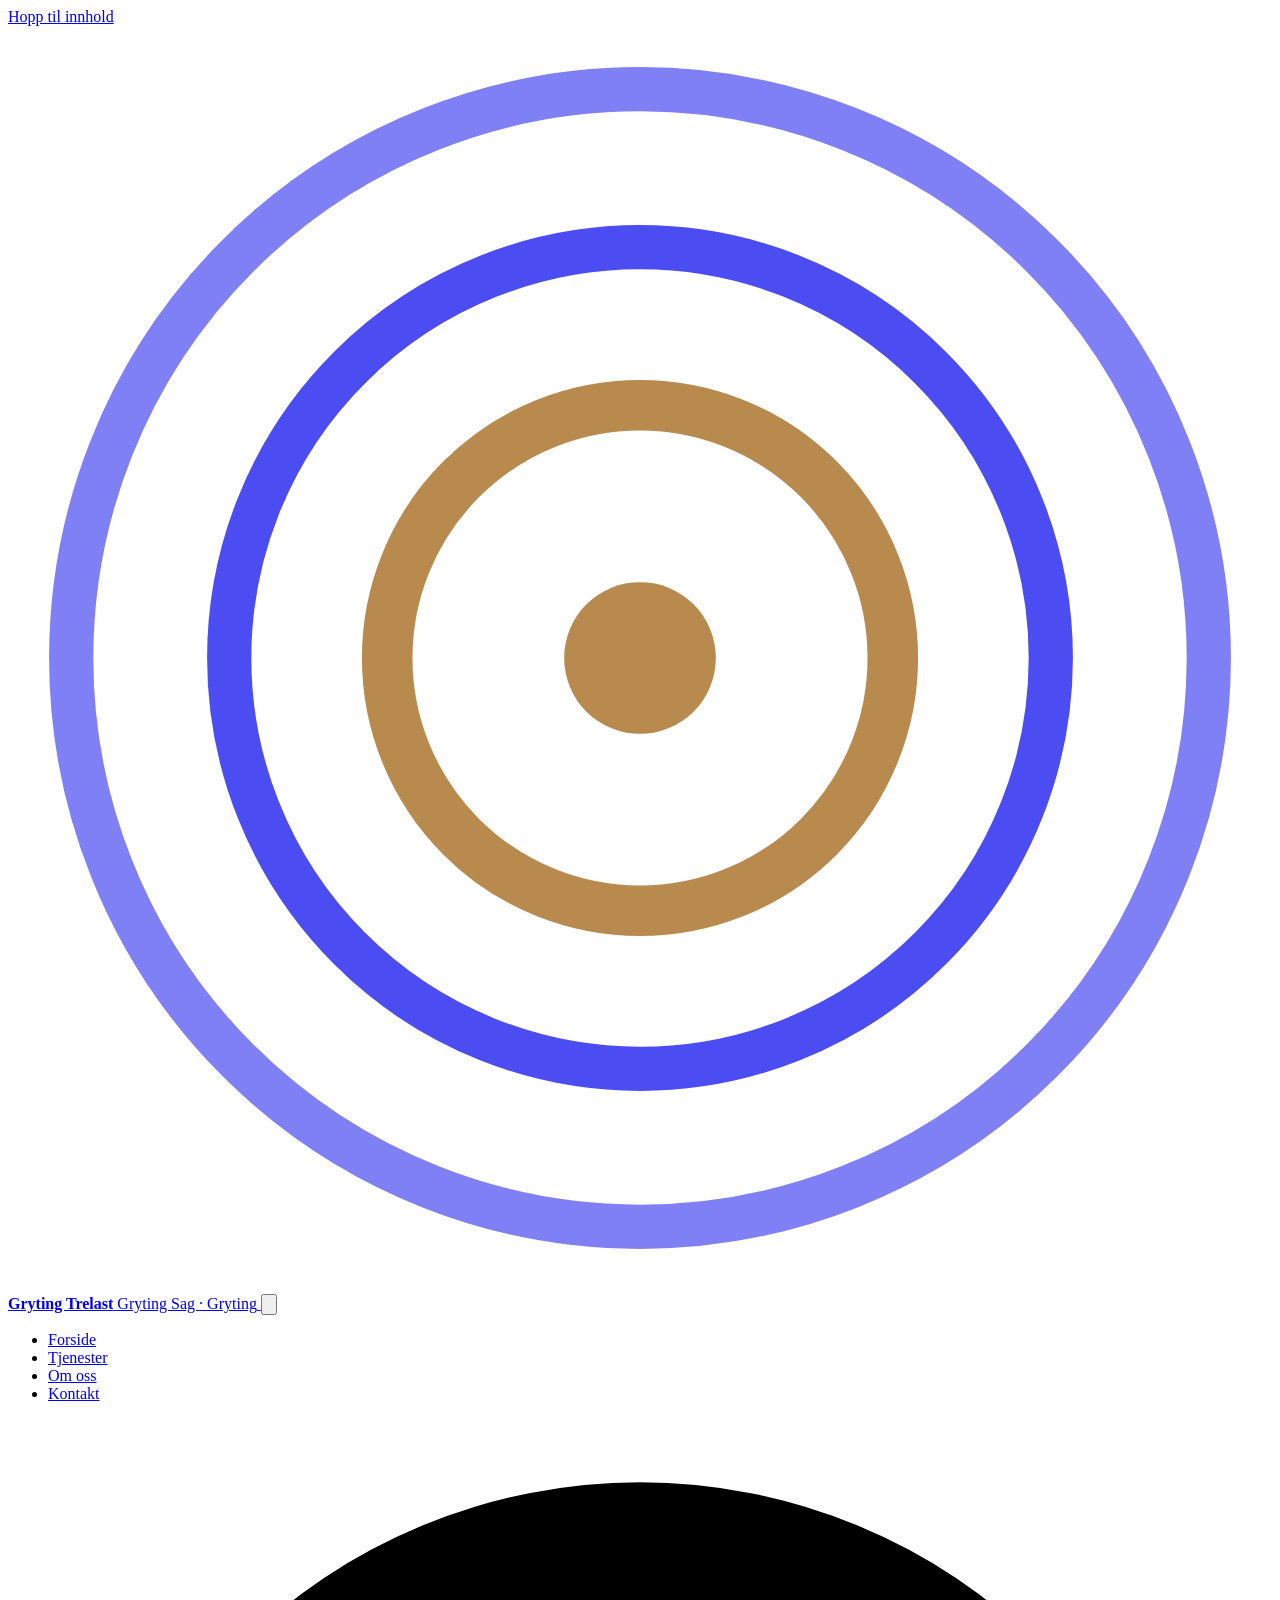
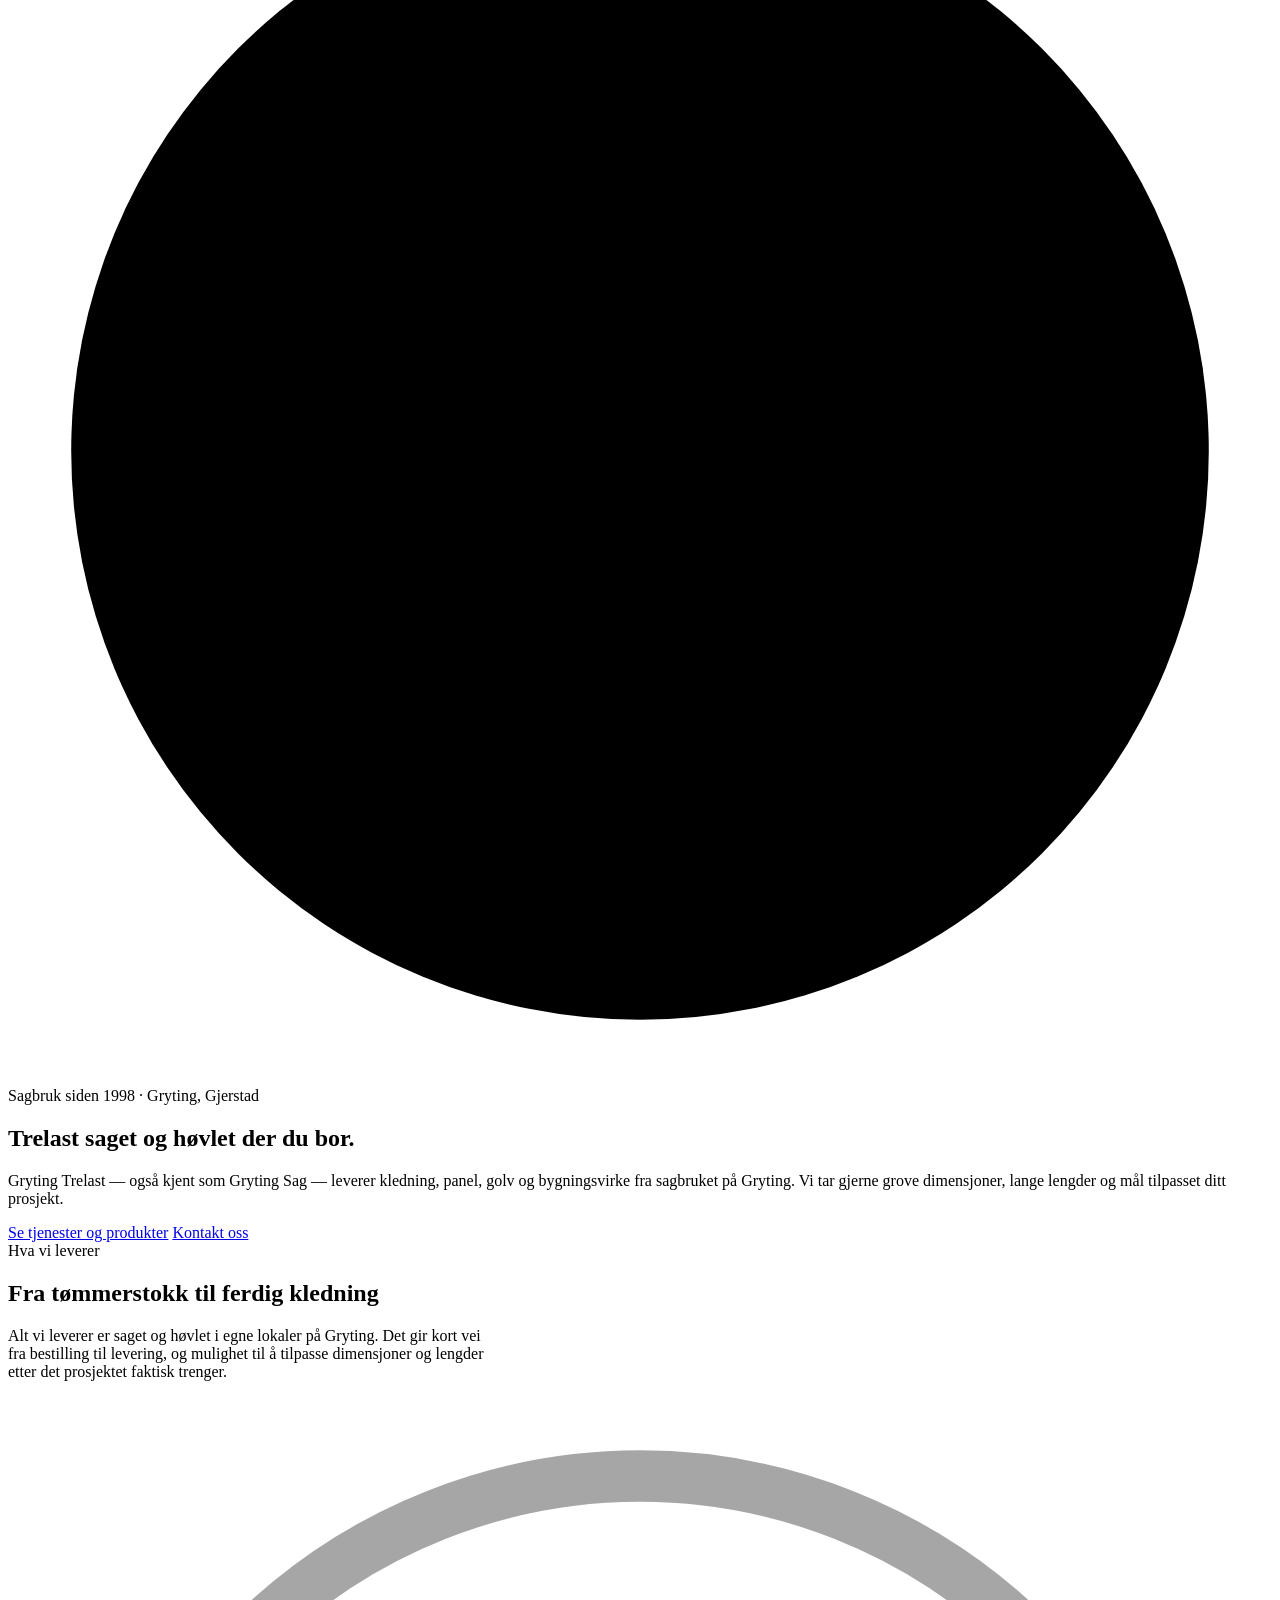
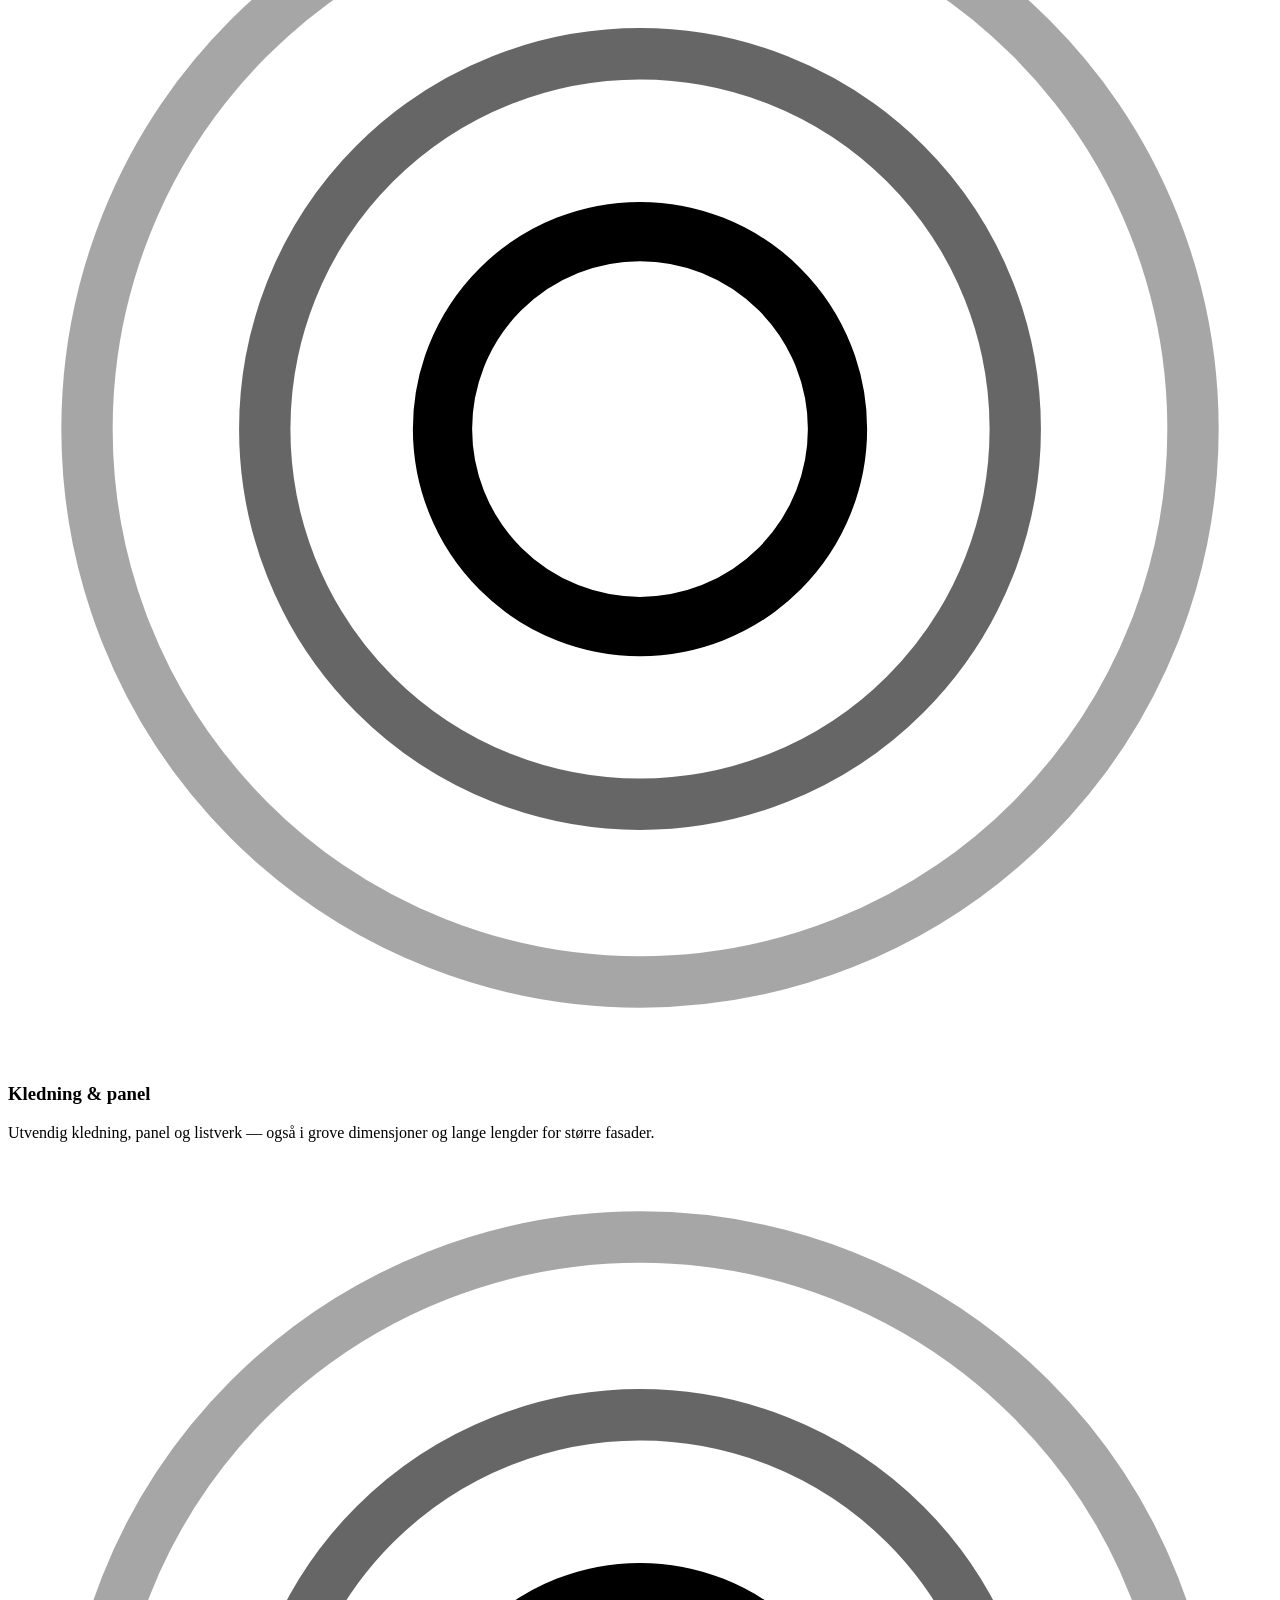
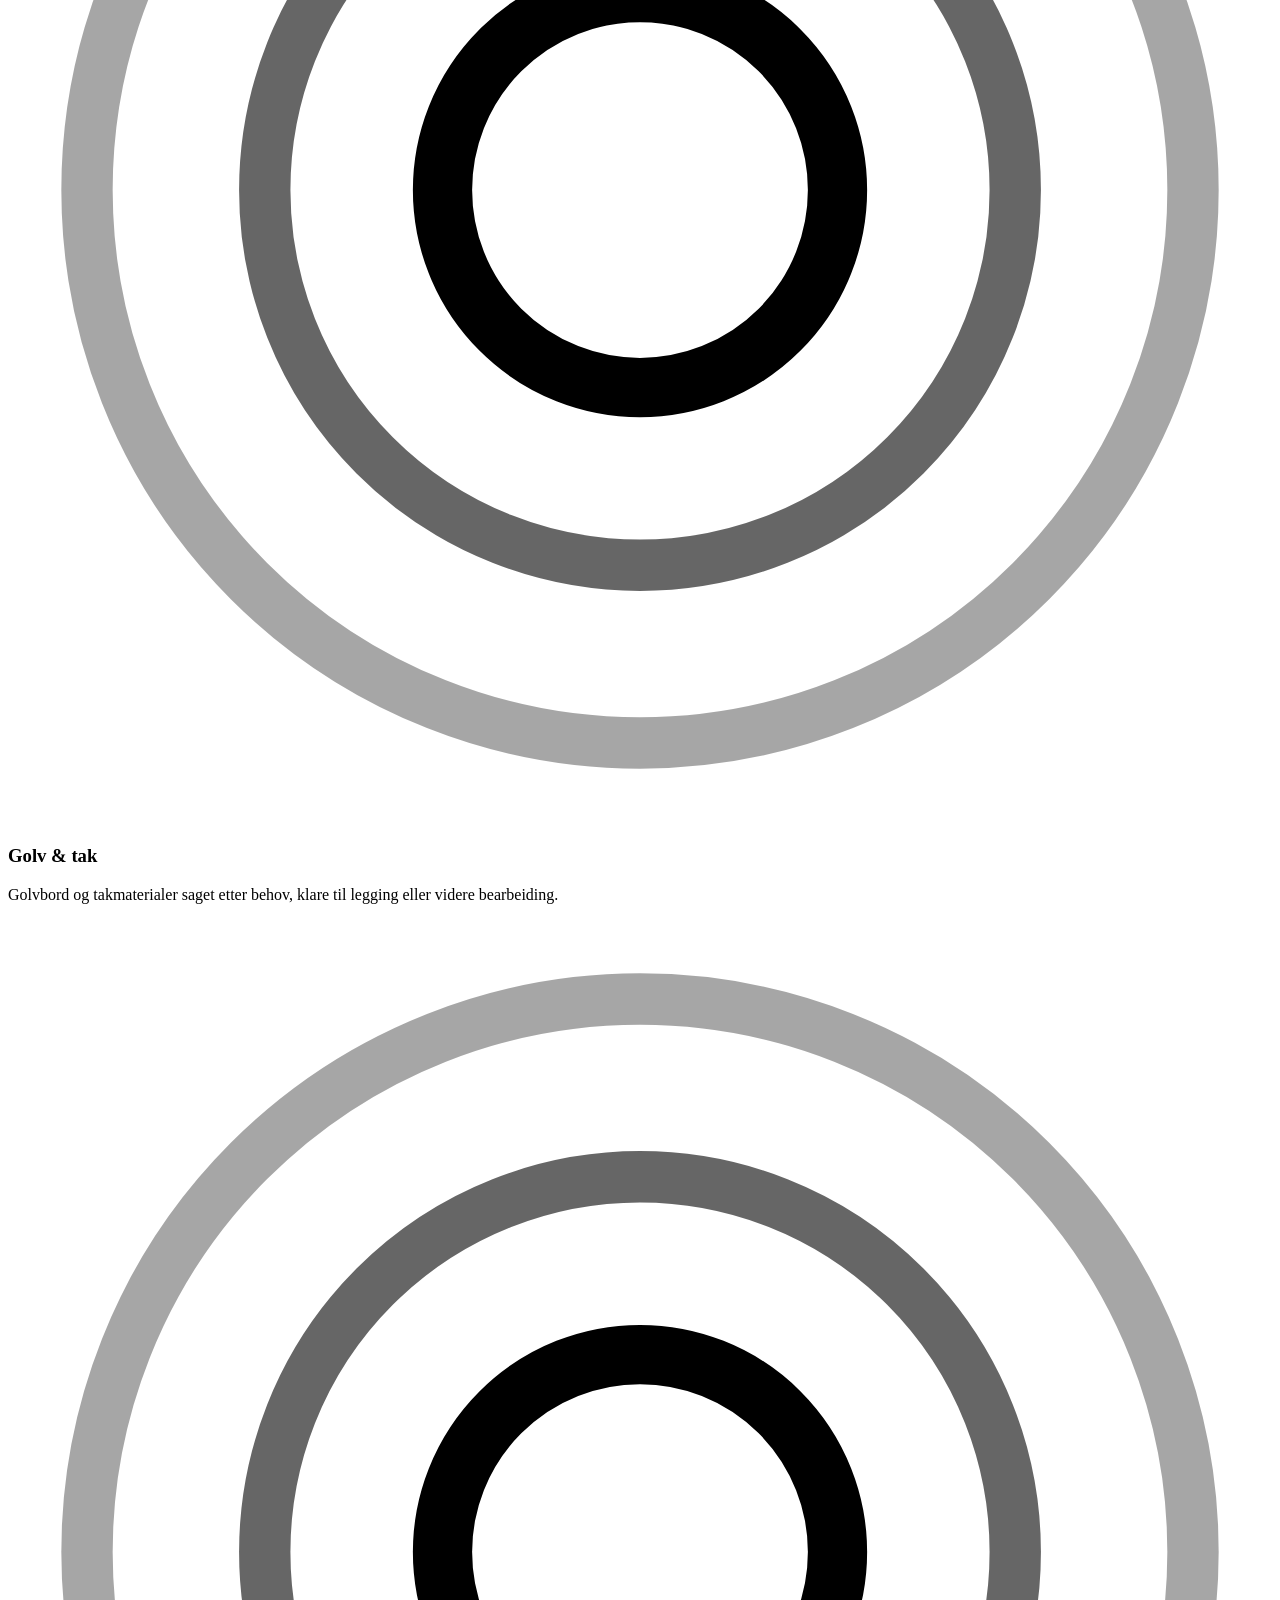
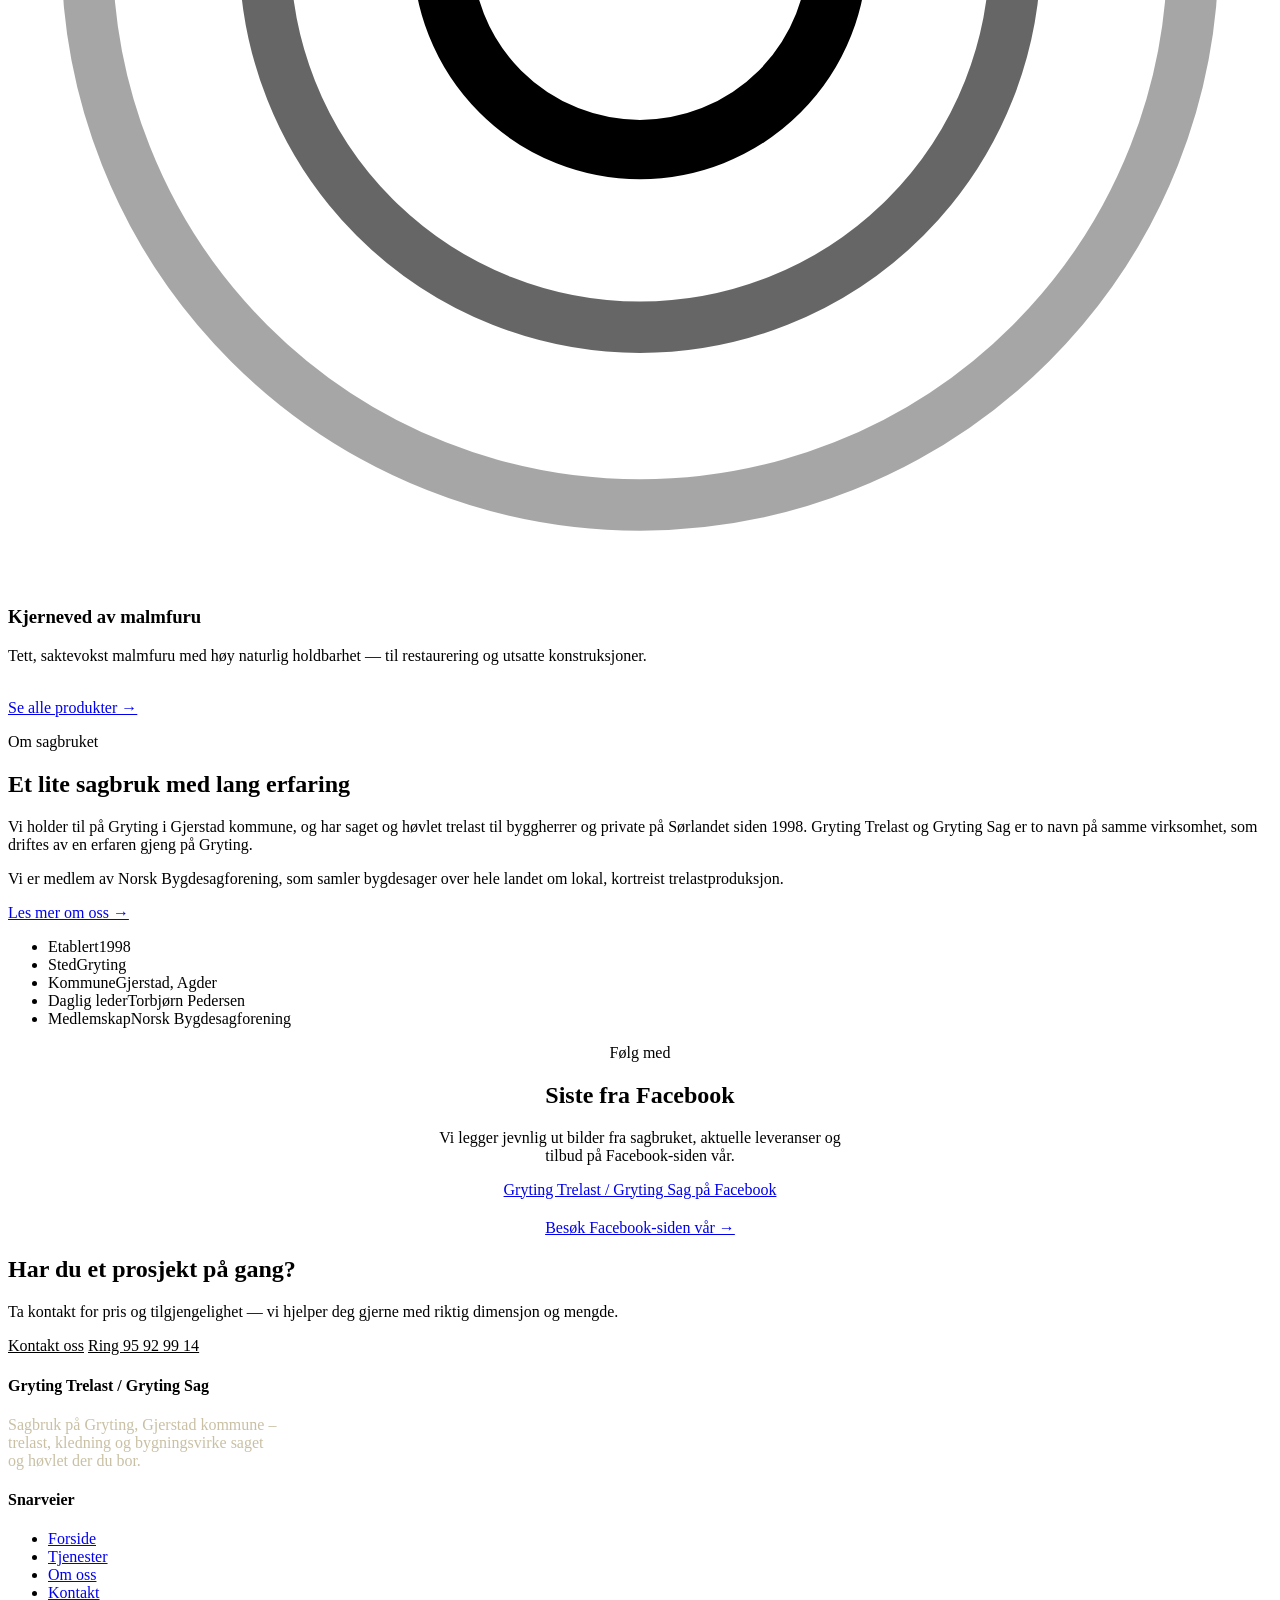
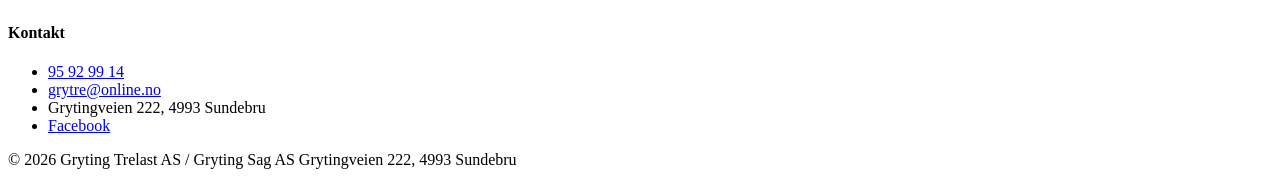
==== index.html @ 9a17b83f "Add files via upload" ====
<!DOCTYPE html>
<html lang="nb">
<head>
<meta charset="UTF-8">
<meta name="viewport" content="width=device-width, initial-scale=1.0">
<title>Gryting Trelast / Gryting Sag – Sagbruk på Gryting</title>
<meta name="description" content="Gryting Trelast (Gryting Sag) er et sagbruk på Gryting, Gjerstad kommune. Vi sager, høvler og leverer kledning, panel, golv og bygningsvirke.">
<link rel="preconnect" href="https://fonts.googleapis.com">
<link rel="preconnect" href="https://fonts.gstatic.com" crossorigin>
<link href="https://fonts.googleapis.com/css2?family=Fraunces:opsz,wght@9..144,400;9..144,500;9..144,600&family=Inter:wght@400;500;600;700&display=swap" rel="stylesheet">
<link rel="stylesheet" href="css/style.css">
</head>
<body>

<a class="skip-link" href="#innhold">Hopp til innhold</a>

<header class="site-header">
  <div class="container">
    <a class="brand" href="index.html">
      <svg viewBox="0 0 40 40" fill="none" xmlns="http://www.w3.org/2000/svg" aria-hidden="true">
        <circle cx="20" cy="20" r="18" stroke="currentColor" stroke-width="1.4" opacity="0.5"/>
        <circle cx="20" cy="20" r="13" stroke="currentColor" stroke-width="1.4" opacity="0.7"/>
        <circle cx="20" cy="20" r="8" stroke="#B98A4E" stroke-width="1.6"/>
        <circle cx="20" cy="20" r="2.4" fill="#B98A4E"/>
      </svg>
      <span class="brand-text">
        <strong>Gryting Trelast</strong>
        <span>Gryting Sag · Gryting</span>
      </span>
    </a>
    <button class="nav-toggle" aria-label="Åpne meny" aria-expanded="false">
      <svg viewBox="0 0 24 24" fill="none" stroke="currentColor" stroke-width="2"><line x1="3" y1="6" x2="21" y2="6"/><line x1="3" y1="12" x2="21" y2="12"/><line x1="3" y1="18" x2="21" y2="18"/></svg>
    </button>
    <nav class="main-nav" aria-label="Hovedmeny">
      <ul>
        <li><a href="index.html" class="active">Forside</a></li>
        <li><a href="tjenester.html">Tjenester</a></li>
        <li><a href="om-oss.html">Om oss</a></li>
        <li><a href="kontakt.html">Kontakt</a></li>
      </ul>
    </nav>
  </div>
</header>

<main id="innhold">

  <section class="hero">
    <svg class="rings" viewBox="0 0 400 400" aria-hidden="true">
      <circle cx="200" cy="200" r="180"/>
      <circle cx="200" cy="200" r="150"/>
      <circle class="accent" cx="200" cy="200" r="120"/>
      <circle cx="200" cy="200" r="95"/>
      <circle class="accent" cx="200" cy="200" r="70"/>
      <circle cx="200" cy="200" r="45"/>
      <circle class="accent" cx="200" cy="200" r="20"/>
    </svg>
    <div class="container">
      <span class="eyebrow">Sagbruk siden 1998 · Gryting, Gjerstad</span>
      <h1>Trelast saget og høvlet der du bor.</h1>
      <p class="lede">Gryting Trelast — også kjent som Gryting Sag — leverer kledning, panel, golv og bygningsvirke fra sagbruket på Gryting. Vi tar gjerne grove dimensjoner, lange lengder og mål tilpasset ditt prosjekt.</p>
      <div class="btn-row">
        <a class="btn btn-primary" href="tjenester.html">Se tjenester og produkter</a>
        <a class="btn btn-outline" href="kontakt.html">Kontakt oss</a>
      </div>
    </div>
  </section>

  <section>
    <div class="container">
      <span class="eyebrow">Hva vi leverer</span>
      <h2>Fra tømmerstokk til ferdig kledning</h2>
      <p style="max-width:60ch;color:var(--ink-soft);">Alt vi leverer er saget og høvlet i egne lokaler på Gryting. Det gir kort vei fra bestilling til levering, og mulighet til å tilpasse dimensjoner og lengder etter det prosjektet faktisk trenger.</p>
      <div class="grid-3">
        <div class="card">
          <svg class="ring-icon" viewBox="0 0 32 32" fill="none" aria-hidden="true"><circle cx="16" cy="16" r="14" stroke="currentColor" stroke-width="1.3" opacity="0.35"/><circle cx="16" cy="16" r="9.5" stroke="currentColor" stroke-width="1.3" opacity="0.6"/><circle cx="16" cy="16" r="5" stroke="currentColor" stroke-width="1.5"/></svg>
          <h3>Kledning &amp; panel</h3>
          <p>Utvendig kledning, panel og listverk — også i grove dimensjoner og lange lengder for større fasader.</p>
        </div>
        <div class="card">
          <svg class="ring-icon" viewBox="0 0 32 32" fill="none" aria-hidden="true"><circle cx="16" cy="16" r="14" stroke="currentColor" stroke-width="1.3" opacity="0.35"/><circle cx="16" cy="16" r="9.5" stroke="currentColor" stroke-width="1.3" opacity="0.6"/><circle cx="16" cy="16" r="5" stroke="currentColor" stroke-width="1.5"/></svg>
          <h3>Golv &amp; tak</h3>
          <p>Golvbord og takmaterialer saget etter behov, klare til legging eller videre bearbeiding.</p>
        </div>
        <div class="card">
          <svg class="ring-icon" viewBox="0 0 32 32" fill="none" aria-hidden="true"><circle cx="16" cy="16" r="14" stroke="currentColor" stroke-width="1.3" opacity="0.35"/><circle cx="16" cy="16" r="9.5" stroke="currentColor" stroke-width="1.3" opacity="0.6"/><circle cx="16" cy="16" r="5" stroke="currentColor" stroke-width="1.5"/></svg>
          <h3>Kjerneved av malmfuru</h3>
          <p>Tett, saktevokst malmfuru med høy naturlig holdbarhet — til restaurering og utsatte konstruksjoner.</p>
        </div>
      </div>
      <p style="margin-top:34px;"><a class="btn btn-outline on-light" href="tjenester.html">Se alle produkter →</a></p>
    </div>
  </section>

  <section class="section-alt">
    <div class="container grid-2">
      <div>
        <span class="eyebrow">Om sagbruket</span>
        <h2>Et lite sagbruk med lang erfaring</h2>
        <p style="color:var(--ink-soft);">Vi holder til på Gryting i Gjerstad kommune, og har saget og høvlet trelast til byggherrer og private på Sørlandet siden 1998. Gryting Trelast og Gryting Sag er to navn på samme virksomhet, som driftes av en erfaren gjeng på Gryting.</p>
        <p style="color:var(--ink-soft);">Vi er medlem av Norsk Bygdesagforening, som samler bygdesager over hele landet om lokal, kortreist trelastproduksjon.</p>
        <a class="btn btn-outline on-light" href="om-oss.html">Les mer om oss →</a>
      </div>
      <ul class="fact-list">
        <li><span>Etablert</span><span>1998</span></li>
        <li><span>Sted</span><span>Gryting</span></li>
        <li><span>Kommune</span><span>Gjerstad, Agder</span></li>
        <li><span>Daglig leder</span><span>Torbjørn Pedersen</span></li>
        <li><span>Medlemskap</span><span>Norsk Bygdesagforening</span></li>
      </ul>
    </div>
  </section>

  <section>
    <div class="container" style="text-align:center;">
      <span class="eyebrow">Følg med</span>
      <h2>Siste fra Facebook</h2>
      <p style="max-width:52ch;margin:0 auto;color:var(--ink-soft);">Vi legger jevnlig ut bilder fra sagbruket, aktuelle leveranser og tilbud på Facebook-siden vår.</p>
      <div class="fb-wrap">
        <div class="fb-embed-shell">
          <div id="fb-root"></div>
          <script async defer crossorigin="anonymous" src="https://connect.facebook.net/nb_NO/sdk.js#xfbml=1&version=v19.0"></script>
          <div class="fb-page"
               data-href="https://www.facebook.com/profile.php?id=100057586205323"
               data-tabs="timeline"
               data-width="560"
               data-height="600"
               data-small-header="false"
               data-adapt-container-width="true"
               data-hide-cover="false"
               data-show-facepile="false">
            <blockquote cite="https://www.facebook.com/profile.php?id=100057586205323" class="fb-xfbml-parse-ignore">
              <a href="https://www.facebook.com/profile.php?id=100057586205323" target="_blank" rel="noopener">Gryting Trelast / Gryting Sag på Facebook</a>
            </blockquote>
          </div>
        </div>
      </div>
      <p style="margin-top:20px;"><a class="btn btn-outline on-light" href="https://www.facebook.com/profile.php?id=100057586205323" target="_blank" rel="noopener">Besøk Facebook-siden vår →</a></p>
    </div>
  </section>

  <section class="cta-strip">
    <div class="container">
      <h2>Har du et prosjekt på gang?</h2>
      <p>Ta kontakt for pris og tilgjengelighet — vi hjelper deg gjerne med riktig dimensjon og mengde.</p>
      <div class="btn-row" style="justify-content:center;">
        <a class="btn" style="background:var(--forest-dark);color:var(--bg);" href="kontakt.html">Kontakt oss</a>
        <a class="btn" style="background:transparent;border:1.5px solid var(--forest-dark);color:var(--forest-dark);" href="tel:+4795929914">Ring 95 92 99 14</a>
      </div>
    </div>
  </section>

</main>

<footer class="site-footer">
  <div class="container">
    <div class="footer-grid">
      <div>
        <h4>Gryting Trelast / Gryting Sag</h4>
        <p style="max-width:34ch;color:#C9C0A4;">Sagbruk på Gryting, Gjerstad kommune – trelast, kledning og bygningsvirke saget og høvlet der du bor.</p>
      </div>
      <div>
        <h4>Snarveier</h4>
        <ul>
          <li><a href="index.html">Forside</a></li>
          <li><a href="tjenester.html">Tjenester</a></li>
          <li><a href="om-oss.html">Om oss</a></li>
          <li><a href="kontakt.html">Kontakt</a></li>
        </ul>
      </div>
      <div>
        <h4>Kontakt</h4>
        <ul>
          <li><a href="tel:+4795929914">95 92 99 14</a></li>
          <li><a href="mailto:grytre@online.no">grytre@online.no</a></li>
          <li>Grytingveien 222, 4993 Sundebru</li>
          <li><a href="https://www.facebook.com/profile.php?id=100057586205323" target="_blank" rel="noopener">Facebook</a></li>
        </ul>
      </div>
    </div>
    <div class="footer-bottom">
      <span>© <span id="year"></span> Gryting Trelast AS / Gryting Sag AS</span>
      <span>Grytingveien 222, 4993 Sundebru</span>
    </div>
  </div>
</footer>

<script src="js/main.js"></script>
<script>document.getElementById('year').textContent = new Date().getFullYear();</script>
</body>
</html>
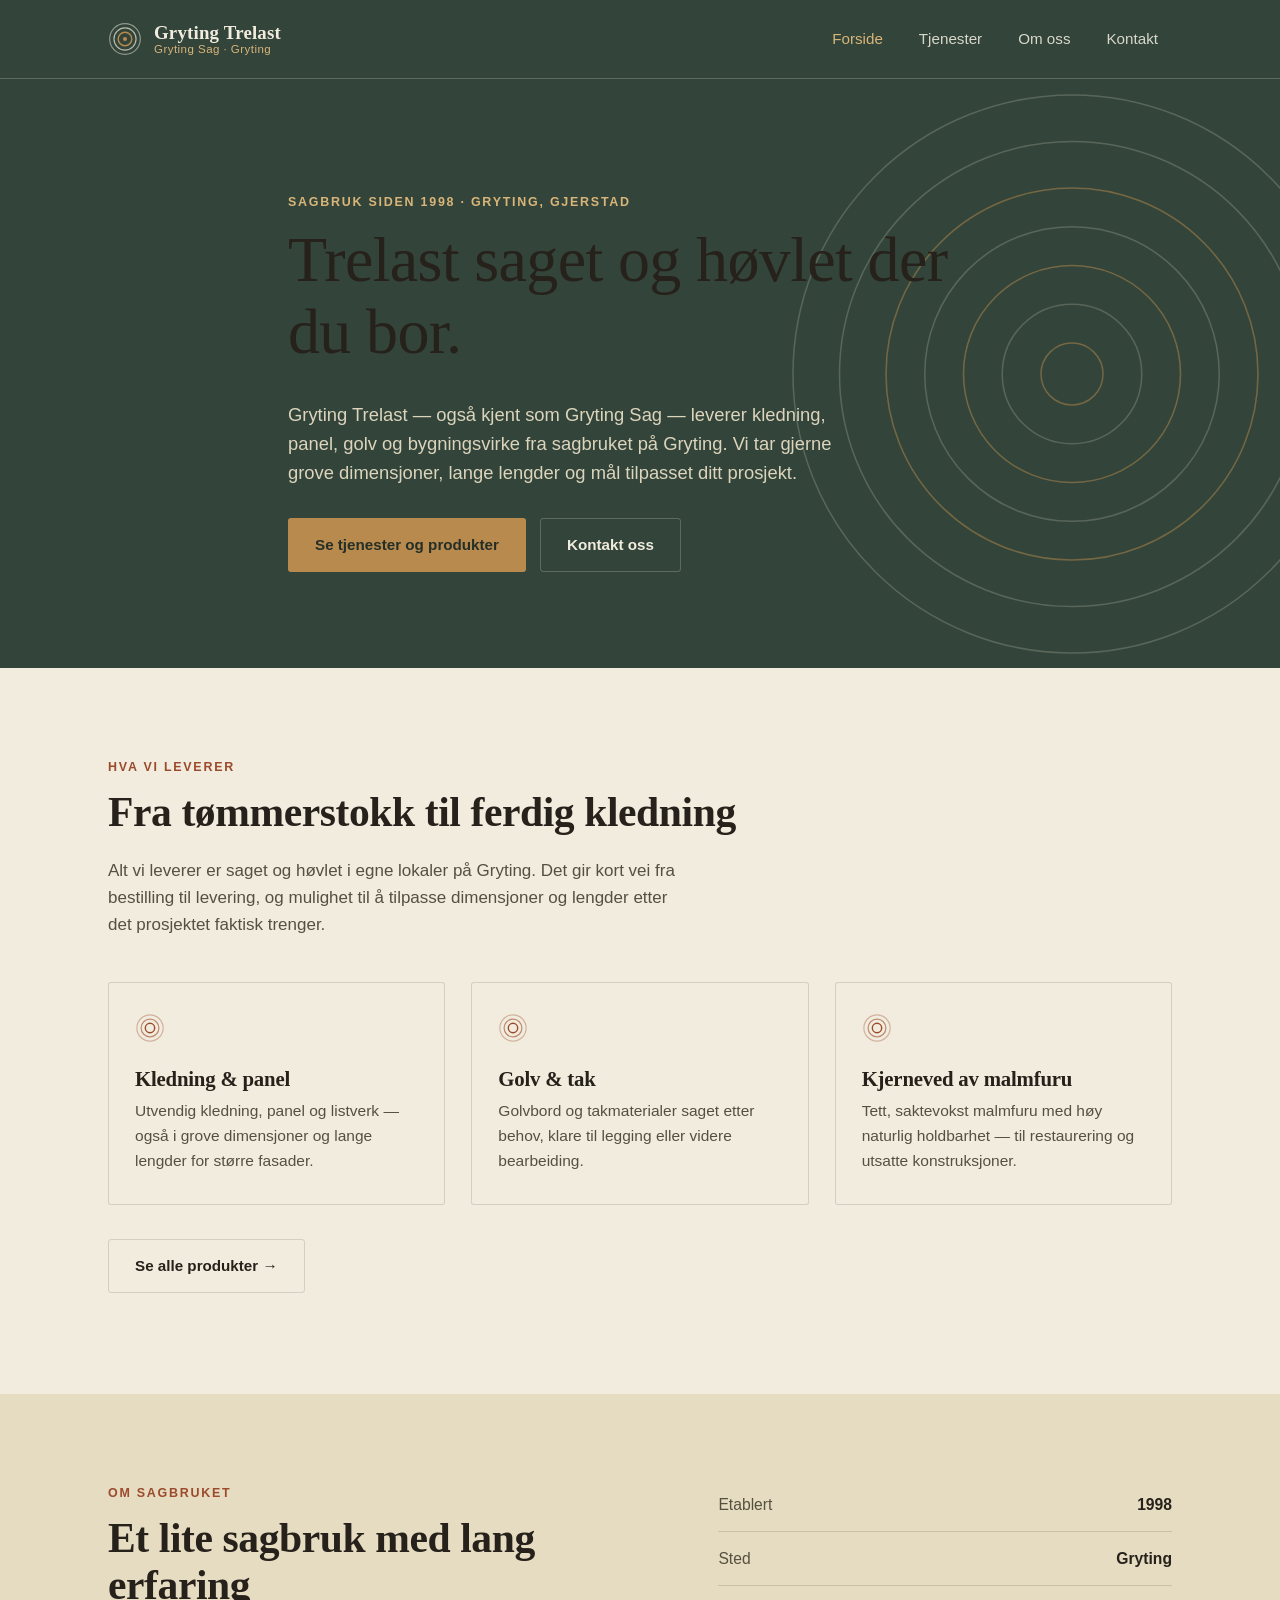
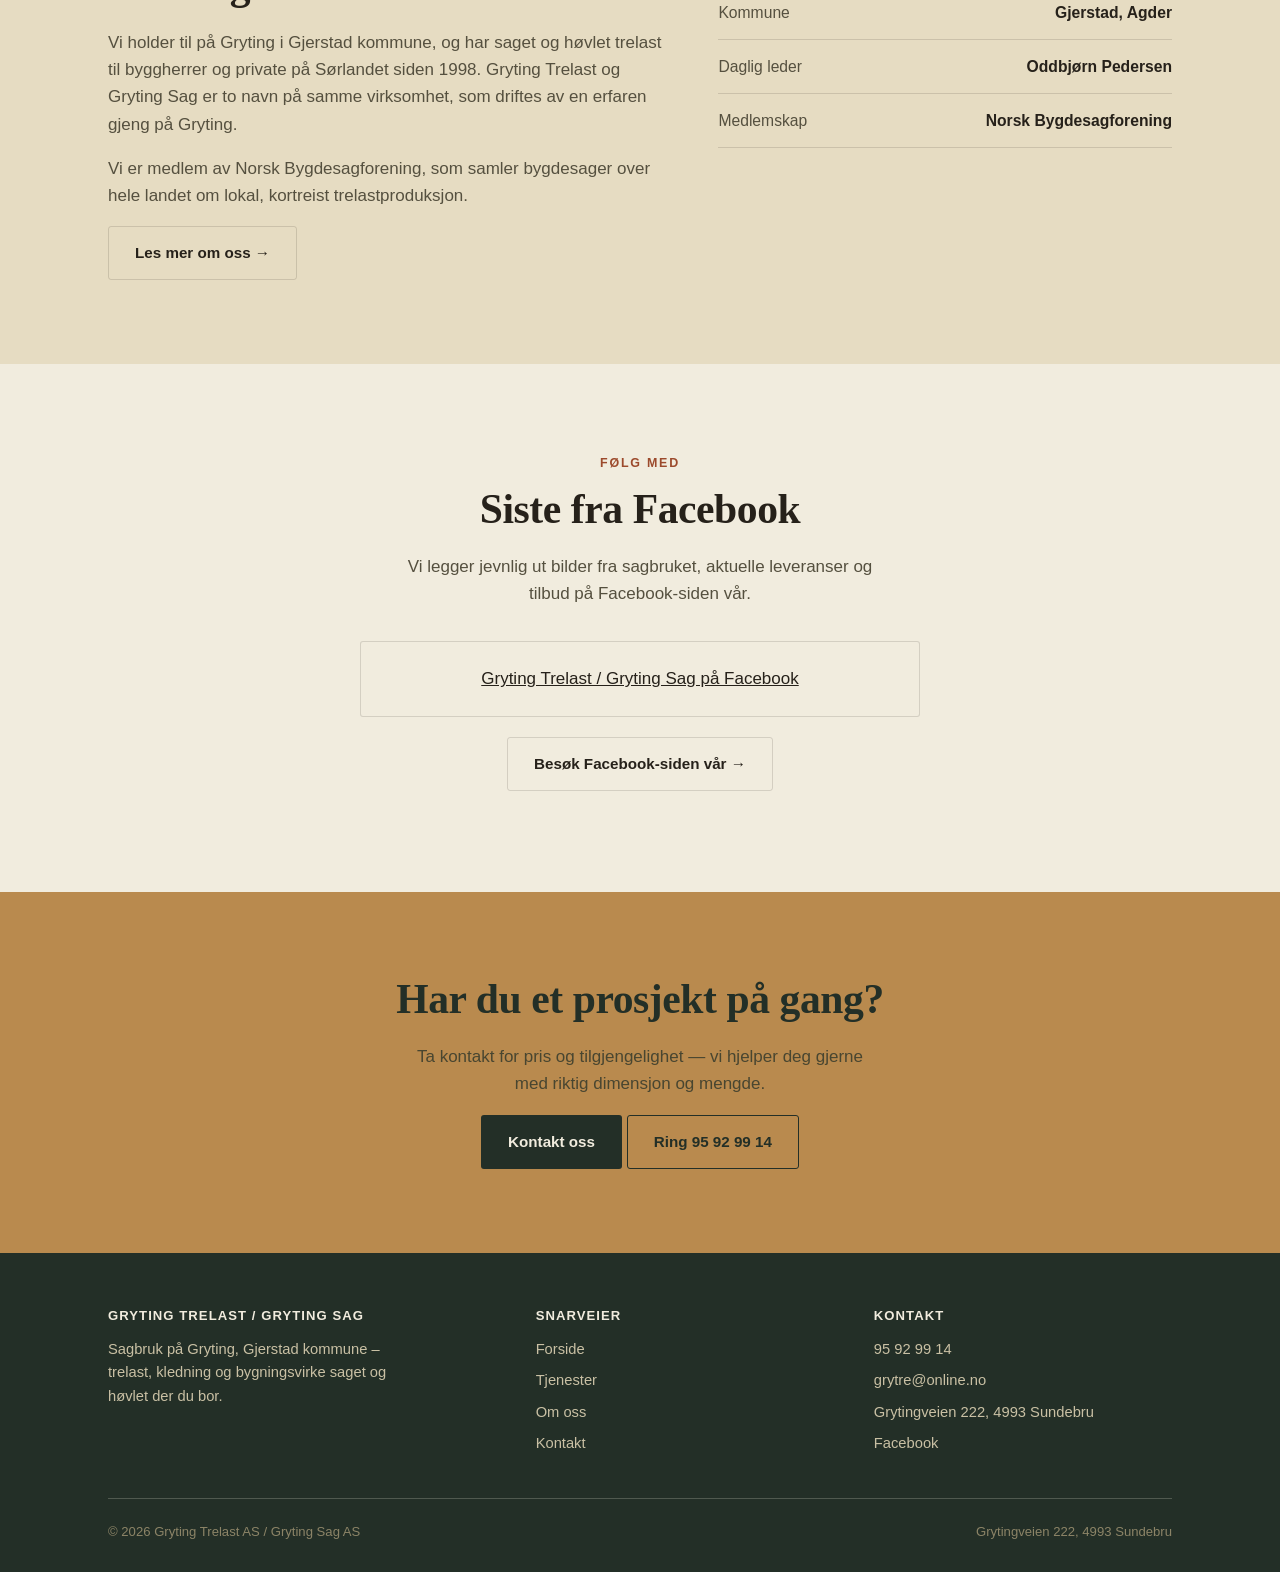
==== commit 6d480c3f: "Update leader name in index.html" ====
--- a/index.html
+++ b/index.html
@@ -104,7 +104,7 @@
         <li><span>Etablert</span><span>1998</span></li>
         <li><span>Sted</span><span>Gryting</span></li>
         <li><span>Kommune</span><span>Gjerstad, Agder</span></li>
-        <li><span>Daglig leder</span><span>Torbjørn Pedersen</span></li>
+        <li><span>Daglig leder</span><span>Oddbjørn Pedersen</span></li>
         <li><span>Medlemskap</span><span>Norsk Bygdesagforening</span></li>
       </ul>
     </div>
--- a/css/style.css
+++ b/css/style.css
@@ -0,0 +1,387 @@
+/* ==========================================================================
+   Gryting Trelast / Gryting Sag — style.css
+   Design-tokens
+   ========================================================================== */
+:root {
+  /* Farger */
+  --bg: #F1ECDE;          /* varm bjørkehvit */
+  --bg-alt: #E6DCC2;      /* dypere never/kartong */
+  --ink: #26211A;         /* varm kullbrun tekst */
+  --ink-soft: #55503F;    /* dempet brødtekst */
+  --forest: #33453A;      /* dyp granskog — header/footer */
+  --forest-dark: #232F27;
+  --timber: #B98A4E;      /* eik/malmfuru — knapper, aksent */
+  --timber-light: #D9B579;
+  --rust: #9C4A2C;        /* patinert sagblad — hover/CTA */
+  --line: rgba(38, 33, 26, 0.14);
+  --line-invert: rgba(241, 236, 222, 0.22);
+
+  /* Typografi */
+  --font-display: "Fraunces", Georgia, serif;
+  --font-body: "Inter", -apple-system, BlinkMacSystemFont, "Segoe UI", sans-serif;
+
+  /* Layout */
+  --maxw: 1120px;
+  --radius: 3px;
+}
+
+* { box-sizing: border-box; }
+html { scroll-behavior: smooth; }
+
+body {
+  margin: 0;
+  background: var(--bg);
+  color: var(--ink);
+  font-family: var(--font-body);
+  font-size: 17px;
+  line-height: 1.6;
+  -webkit-font-smoothing: antialiased;
+}
+
+img { max-width: 100%; display: block; }
+
+a { color: inherit; }
+
+h1, h2, h3, h4 {
+  font-family: var(--font-display);
+  font-weight: 600;
+  line-height: 1.12;
+  margin: 0 0 0.5em;
+  color: var(--ink);
+  letter-spacing: -0.01em;
+}
+
+h1 { font-size: clamp(2.4rem, 5vw, 4rem); font-weight: 500; }
+h2 { font-size: clamp(1.8rem, 3.4vw, 2.6rem); }
+h3 { font-size: 1.3rem; }
+
+p { margin: 0 0 1em; }
+
+.eyebrow {
+  display: inline-block;
+  font-family: var(--font-body);
+  font-size: 0.78rem;
+  font-weight: 600;
+  letter-spacing: 0.14em;
+  text-transform: uppercase;
+  color: var(--rust);
+  margin-bottom: 0.9em;
+}
+
+.container {
+  max-width: var(--maxw);
+  margin: 0 auto;
+  padding: 0 28px;
+}
+
+section { padding: 84px 0; }
+@media (max-width: 640px) { section { padding: 56px 0; } }
+
+.section-alt { background: var(--bg-alt); }
+
+/* Knapper -------------------------------------------------------------- */
+.btn {
+  display: inline-flex;
+  align-items: center;
+  gap: 8px;
+  font-family: var(--font-body);
+  font-weight: 600;
+  font-size: 0.95rem;
+  padding: 14px 26px;
+  border-radius: var(--radius);
+  text-decoration: none;
+  border: 1.5px solid transparent;
+  cursor: pointer;
+  transition: transform 0.15s ease, background 0.15s ease, border-color 0.15s ease, color 0.15s ease;
+}
+.btn:hover { transform: translateY(-1px); }
+.btn-primary { background: var(--timber); color: var(--forest-dark); }
+.btn-primary:hover { background: var(--timber-light); }
+.btn-outline {
+  background: transparent;
+  border-color: var(--line-invert);
+  color: inherit;
+}
+.btn-outline:hover { border-color: var(--timber); color: var(--timber-light); }
+.btn-outline.on-light { border-color: var(--line); color: var(--ink); }
+.btn-outline.on-light:hover { border-color: var(--rust); color: var(--rust); }
+
+/* Header ----------------------------------------------------------------- */
+.site-header {
+  position: sticky;
+  top: 0;
+  z-index: 50;
+  background: var(--forest);
+  color: var(--bg);
+  border-bottom: 1px solid var(--line-invert);
+}
+.site-header .container {
+  display: flex;
+  align-items: center;
+  justify-content: space-between;
+  height: 78px;
+}
+.brand {
+  display: flex;
+  align-items: center;
+  gap: 12px;
+  text-decoration: none;
+  color: var(--bg);
+}
+.brand svg { width: 34px; height: 34px; flex-shrink: 0; }
+.brand-text { display: flex; flex-direction: column; line-height: 1.15; }
+.brand-text strong {
+  font-family: var(--font-display);
+  font-size: 1.18rem;
+  font-weight: 600;
+  letter-spacing: 0.01em;
+}
+.brand-text span { font-size: 0.72rem; color: var(--timber-light); letter-spacing: 0.04em; }
+
+.main-nav ul {
+  list-style: none;
+  display: flex;
+  gap: 8px;
+  margin: 0;
+  padding: 0;
+}
+.main-nav a {
+  display: inline-block;
+  padding: 10px 14px;
+  text-decoration: none;
+  color: var(--bg);
+  font-size: 0.95rem;
+  font-weight: 500;
+  border-radius: var(--radius);
+  opacity: 0.88;
+  transition: opacity 0.15s ease, background 0.15s ease;
+}
+.main-nav a:hover { opacity: 1; background: rgba(241,236,222,0.08); }
+.main-nav a.active { opacity: 1; color: var(--timber-light); }
+
+.nav-toggle {
+  display: none;
+  background: none;
+  border: none;
+  color: var(--bg);
+  cursor: pointer;
+  padding: 8px;
+}
+.nav-toggle svg { width: 26px; height: 26px; }
+
+@media (max-width: 860px) {
+  .nav-toggle { display: block; }
+  .main-nav {
+    position: fixed;
+    inset: 78px 0 0 0;
+    background: var(--forest);
+    transform: translateY(-110%);
+    transition: transform 0.25s ease;
+    overflow-y: auto;
+  }
+  .main-nav.open { transform: translateY(0); }
+  .main-nav ul { flex-direction: column; padding: 18px 28px 40px; gap: 2px; }
+  .main-nav a { padding: 16px 6px; font-size: 1.15rem; border-bottom: 1px solid var(--line-invert); border-radius: 0; }
+}
+
+/* Hero --------------------------------------------------------------------- */
+.hero {
+  position: relative;
+  background: var(--forest);
+  color: var(--bg);
+  overflow: hidden;
+  padding: 108px 0 96px;
+}
+.hero .container { position: relative; z-index: 2; max-width: 760px; }
+.hero p.lede { font-size: 1.15rem; color: #DCD4BC; max-width: 56ch; }
+.hero .btn-row { display: flex; gap: 14px; margin-top: 30px; flex-wrap: wrap; }
+.hero .eyebrow, .page-hero .eyebrow { color: var(--timber-light); }
+
+.rings {
+  position: absolute;
+  right: -8%;
+  top: 50%;
+  transform: translateY(-50%);
+  width: min(620px, 60vw);
+  height: min(620px, 60vw);
+  opacity: 0.9;
+  z-index: 1;
+}
+.rings circle { fill: none; stroke: var(--line-invert); }
+.rings .accent { stroke: var(--timber); opacity: 0.55; }
+@media (prefers-reduced-motion: no-preference) {
+  .rings { animation: rings-spin 140s linear infinite; }
+}
+@keyframes rings-spin { to { transform: translateY(-50%) rotate(360deg); } }
+@media (max-width: 640px) {
+  .rings { right: -30%; opacity: 0.5; }
+}
+
+/* Page hero (undersider) ---------------------------------------------------- */
+.page-hero {
+  background: var(--forest);
+  color: var(--bg);
+  padding: 64px 0 54px;
+}
+.page-hero p { color: #DCD4BC; max-width: 60ch; }
+
+/* Grid / kort ---------------------------------------------------------------- */
+.grid-3 {
+  display: grid;
+  grid-template-columns: repeat(3, 1fr);
+  gap: 26px;
+  margin-top: 44px;
+}
+.grid-2 { display: grid; grid-template-columns: 1.1fr 0.9fr; gap: 56px; align-items: start; }
+@media (max-width: 900px) { .grid-3 { grid-template-columns: 1fr 1fr; } .grid-2 { grid-template-columns: 1fr; gap: 40px; } }
+@media (max-width: 640px) { .grid-3 { grid-template-columns: 1fr; } }
+
+.card {
+  background: var(--bg);
+  border: 1px solid var(--line);
+  border-radius: var(--radius);
+  padding: 30px 26px;
+}
+.section-alt .card { background: var(--bg); }
+.card .ring-icon { width: 30px; height: 30px; margin-bottom: 16px; color: var(--rust); }
+.card h3 { margin-bottom: 0.4em; }
+.card p { color: var(--ink-soft); font-size: 0.97rem; margin-bottom: 0; }
+
+/* Om oss / historikk-strek ---------------------------------------------------- */
+.fact-list { list-style: none; margin: 0; padding: 0; }
+.fact-list li {
+  display: flex;
+  justify-content: space-between;
+  gap: 16px;
+  padding: 14px 0;
+  border-bottom: 1px solid var(--line);
+  font-size: 0.98rem;
+}
+.fact-list li span:first-child { color: var(--ink-soft); }
+.fact-list li span:last-child { font-weight: 600; text-align: right; }
+
+/* Facebook-seksjon ------------------------------------------------------------ */
+.fb-wrap {
+  margin-top: 34px;
+  display: flex;
+  justify-content: center;
+}
+.fb-embed-shell {
+  width: 100%;
+  max-width: 560px;
+  border: 1px solid var(--line);
+  background: var(--bg);
+  border-radius: var(--radius);
+  overflow: hidden;
+  padding: 6px;
+}
+.fb-fallback {
+  padding: 30px 24px;
+  text-align: center;
+  color: var(--ink-soft);
+  font-size: 0.95rem;
+}
+
+/* Kontakt / skjema ------------------------------------------------------------- */
+.form-field { margin-bottom: 18px; display: flex; flex-direction: column; gap: 6px; }
+.form-field label { font-size: 0.86rem; font-weight: 600; color: var(--ink-soft); }
+.form-field input,
+.form-field textarea {
+  font-family: var(--font-body);
+  font-size: 1rem;
+  padding: 12px 14px;
+  border: 1.5px solid var(--line);
+  border-radius: var(--radius);
+  background: var(--bg);
+  color: var(--ink);
+}
+.form-field input:focus,
+.form-field textarea:focus {
+  outline: none;
+  border-color: var(--timber);
+}
+.form-note { font-size: 0.85rem; color: var(--ink-soft); margin-top: 10px; }
+.form-status { font-size: 0.92rem; margin-top: 14px; display: none; }
+.form-status.visible { display: block; }
+
+.info-card {
+  background: var(--forest);
+  color: var(--bg);
+  border-radius: var(--radius);
+  padding: 32px 28px;
+}
+.info-card h3 { color: var(--bg); }
+.info-card .fact-list li { border-color: var(--line-invert); }
+.info-card .fact-list li span:first-child { color: #C9C0A4; }
+.info-card .fact-list li span:last-child { color: var(--bg); }
+.info-card a { text-decoration: underline; text-decoration-color: var(--timber); text-underline-offset: 3px; }
+
+.map-shell {
+  margin-top: 22px;
+  border: 1px solid var(--line);
+  border-radius: var(--radius);
+  overflow: hidden;
+}
+.map-shell iframe { width: 100%; height: 280px; border: 0; display: block; }
+
+/* CTA-stripe ------------------------------------------------------------------- */
+.cta-strip {
+  background: var(--timber);
+  color: var(--forest-dark);
+  text-align: center;
+}
+.cta-strip h2 { color: var(--forest-dark); }
+.cta-strip p { color: rgba(35,47,39,0.75); max-width: 50ch; margin-left: auto; margin-right: auto; }
+
+/* Footer ------------------------------------------------------------------------ */
+.site-footer {
+  background: var(--forest-dark);
+  color: #C9C0A4;
+  padding: 56px 0 30px;
+  font-size: 0.92rem;
+}
+.footer-grid {
+  display: grid;
+  grid-template-columns: 1.3fr 1fr 1fr;
+  gap: 40px;
+  padding-bottom: 34px;
+  border-bottom: 1px solid var(--line-invert);
+}
+@media (max-width: 700px) { .footer-grid { grid-template-columns: 1fr; gap: 28px; } }
+.footer-grid h4 {
+  font-family: var(--font-body);
+  color: var(--bg);
+  font-size: 0.82rem;
+  letter-spacing: 0.08em;
+  text-transform: uppercase;
+  margin-bottom: 14px;
+}
+.footer-grid ul { list-style: none; margin: 0; padding: 0; }
+.footer-grid li { margin-bottom: 8px; }
+.footer-grid a { text-decoration: none; color: #C9C0A4; }
+.footer-grid a:hover { color: var(--timber-light); }
+.footer-bottom {
+  display: flex;
+  justify-content: space-between;
+  align-items: center;
+  flex-wrap: wrap;
+  gap: 10px;
+  padding-top: 22px;
+  font-size: 0.82rem;
+  color: #8C8467;
+}
+.footer-bottom a { color: #8C8467; }
+
+/* Skip-lenke / a11y ------------------------------------------------------------- */
+.skip-link {
+  position: absolute;
+  left: -999px;
+  top: 0;
+  background: var(--timber);
+  color: var(--forest-dark);
+  padding: 10px 16px;
+  z-index: 100;
+}
+.skip-link:focus { left: 12px; top: 12px; }
+
+:focus-visible { outline: 2px solid var(--rust); outline-offset: 2px; }
